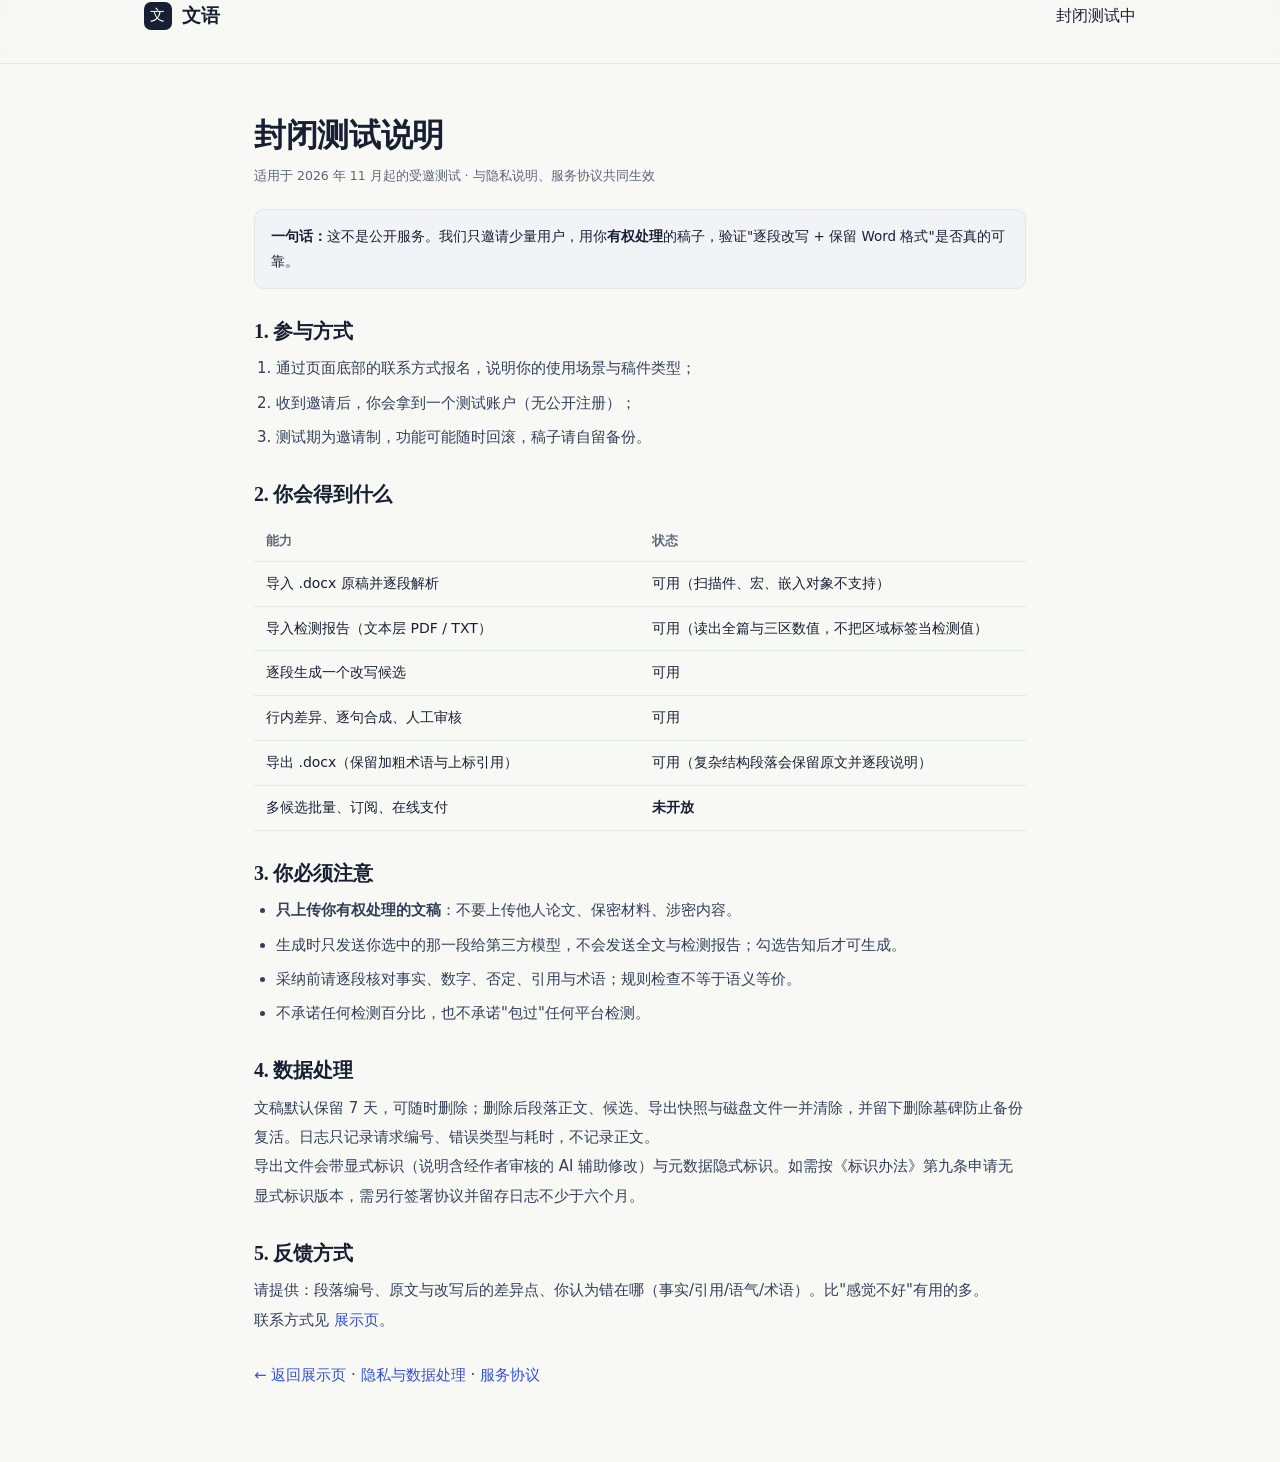
==== closed-test.html @ e2a304d1 "文语展示站：纯静态，相对路径，含 404/robots/sitemap" ====
<!DOCTYPE html>
<html lang="zh-CN"><head><meta charset="utf-8"><meta name="viewport" content="width=device-width,initial-scale=1">
<title>封闭测试说明 · 文语</title>
<meta name="description" content="文语封闭测试阶段：参与方式、你能得到什么、你必须注意什么、数据怎么处理。">
<link rel="stylesheet" href="assets/tokens.css">
<link rel="stylesheet" href="assets/closed-test.css?v=761f6c5e"></head><body>
<header class="topbar"><div class="wrap-narrow" style="display:flex;align-items:center;gap:16px;max-width:1040px;margin:0 auto;padding:0 24px;box-sizing:border-box">
<a class="brand" href="index.html"><span class="brand-mark">文</span>文语</a><span style="flex:1"></span>
<span class="tag beta" style="margin:0">封闭测试中</span></div></header>
<main class="doc">
<h1>封闭测试说明</h1>
<p class="meta">适用于 2026 年 11 月起的受邀测试 · 与隐私说明、服务协议共同生效</p>
<div class="box"><strong>一句话：</strong>这不是公开服务。我们只邀请少量用户，用你<strong>有权处理</strong>的稿子，验证"逐段改写 + 保留 Word 格式"是否真的可靠。</div>
<h2>1. 参与方式</h2>
<ol><li>通过页面底部的联系方式报名，说明你的使用场景与稿件类型；</li>
<li>收到邀请后，你会拿到一个测试账户（无公开注册）；</li>
<li>测试期为邀请制，功能可能随时回滚，稿子请自留备份。</li></ol>
<h2>2. 你会得到什么</h2>
<table>
<tr><th>能力</th><th>状态</th></tr>
<tr><td>导入 .docx 原稿并逐段解析</td><td>可用（扫描件、宏、嵌入对象不支持）</td></tr>
<tr><td>导入检测报告（文本层 PDF / TXT）</td><td>可用（读出全篇与三区数值，不把区域标签当检测值）</td></tr>
<tr><td>逐段生成一个改写候选</td><td>可用</td></tr>
<tr><td>行内差异、逐句合成、人工审核</td><td>可用</td></tr>
<tr><td>导出 .docx（保留加粗术语与上标引用）</td><td>可用（复杂结构段落会保留原文并逐段说明）</td></tr>
<tr><td>多候选批量、订阅、在线支付</td><td><strong>未开放</strong></td></tr>
</table>
<h2>3. 你必须注意</h2>
<ul>
<li><strong>只上传你有权处理的文稿</strong>：不要上传他人论文、保密材料、涉密内容。</li>
<li>生成时只发送你选中的那一段给第三方模型，不会发送全文与检测报告；勾选告知后才可生成。</li>
<li>采纳前请逐段核对事实、数字、否定、引用与术语；规则检查不等于语义等价。</li>
<li>不承诺任何检测百分比，也不承诺"包过"任何平台检测。</li>
</ul>
<h2>4. 数据处理</h2>
<p>文稿默认保留 7 天，可随时删除；删除后段落正文、候选、导出快照与磁盘文件一并清除，并留下删除墓碑防止备份复活。日志只记录请求编号、错误类型与耗时，不记录正文。</p>
<p>导出文件会带显式标识（说明含经作者审核的 AI 辅助修改）与元数据隐式标识。如需按《标识办法》第九条申请无显式标识版本，需另行签署协议并留存日志不少于六个月。</p>
<h2>5. 反馈方式</h2>
<p>请提供：段落编号、原文与改写后的差异点、你认为错在哪（事实/引用/语气/术语）。比"感觉不好"有用的多。</p>
<p>联系方式见 <a href="index.html#signup">展示页</a>。</p>
<p style="margin-top:26px"><a href="index.html">← 返回展示页</a> · <a href="privacy.html">隐私与数据处理</a> · <a href="terms.html">服务协议</a></p>
</main></body></html>
---- assets/tokens.css ----
/* ==========================================================================
   文语 V5.3 · Ink & Ivory 设计系统
   Editorial SaaS × Modern Software × Academic Precision
   8px 栅格；衬线只用于品牌与展示级标题；界面用无衬线；颜色不单独表达状态
   ========================================================================== */

:root {
  /* 表面 */
  --background: #F8F8F5;
  --surface: #FFFFFF;
  --surface-soft: #F1F3F7;
  --surface-sunken: #EDEFF4;

  /* 文字 */
  --ink: #172033;
  --ink-2: #33405A;
  --muted: #5C667A;
  --muted-2: #7C8699;
  --faint: #A7AEBE;
  --on-primary: #FFFFFF;

  /* 品牌 */
  --primary: #3550D9;
  --primary-hover: #3448B8;
  --primary-press: #2B3C9C;
  --primary-soft: #EAEDFB;
  --primary-border: #C6CDF5;
  --lavender: #EDEBFF;

  /* 语义（背景 + 文字成对出现） */
  --mint: #DFF4EB;
  --mint-text: #14624A;
  --mint-border: #B7E0D0;
  --warning-bg: #FFF3D8;
  --warning-text: #8C4D0D;
  --warning-border: #EFD6A6;
  --error-bg: #FCECEC;
  --error-text: #A52828;
  --error-border: #EFC2C2;

  /* 线 */
  --border: #E1E5EC;
  --border-strong: #CBD2DE;

  /* 几何 */
  --r-xs: 4px;
  --r-sm: 6px;
  --r-btn: 9px;
  --r: 10px;
  --r-card: 14px;
  --r-lg: 18px;
  --r-pill: 999px;

  /* 阴影：只给浮层与主卡片 */
  --shadow-1: 0 1px 2px rgba(23, 32, 51, .05);
  --shadow-2: 0 2px 8px rgba(23, 32, 51, .06), 0 1px 2px rgba(23, 32, 51, .04);
  --shadow-3: 0 12px 32px rgba(23, 32, 51, .12), 0 2px 8px rgba(23, 32, 51, .06);
  --shadow-4: 0 24px 64px rgba(23, 32, 51, .18);

  /* 字体 */
  --serif: "Source Han Serif SC", "Noto Serif SC", "Songti SC", STSong, SimSun, "Times New Roman", serif;
  --sans: "Inter", system-ui, -apple-system, "Segoe UI", "PingFang SC", "Noto Sans SC", "Microsoft YaHei", sans-serif;
  --mono: ui-monospace, SFMono-Regular, "SF Mono", Menlo, Consolas, "Liberation Mono", monospace;

  /* 长度 */
  --max: 1280px;
  --max-narrow: 1120px;
  --gutter: 32px;
  --header-h: 64px;
  --ease: cubic-bezier(.2, .7, .3, 1);
}

* { box-sizing: border-box; }
html { -webkit-text-size-adjust: 100%; }
body {
  margin: 0;
  background: var(--background);
  color: var(--ink);
  font: 15.5px/1.7 var(--sans);
  -webkit-font-smoothing: antialiased;
  text-rendering: optimizeLegibility;
}
h1, h2, h3, h4 { margin: 0; font-weight: 600; line-height: 1.28; letter-spacing: -.012em; }
h1, h2 { font-family: var(--serif); font-weight: 600; letter-spacing: -.01em; }
h1 { font-size: 44px; line-height: 1.2; }
h2 { font-size: 28px; }
h3 { font-size: 18px; }
h4 { font-size: 15px; }
p { margin: 0; }
a { color: var(--primary); text-decoration: none; }
a:hover { text-decoration: underline; }
ul, ol { margin: 0; padding: 0; list-style: none; }
button { font: inherit; color: inherit; }
img { max-width: 100%; display: block; }
:focus-visible { outline: 2px solid var(--primary); outline-offset: 2px; border-radius: var(--r-xs); }
::selection { background: var(--lavender); }

.mono { font-family: var(--mono); font-variant-numeric: tabular-nums; }
.serif { font-family: var(--serif); }
.muted { color: var(--muted); }
.faint { color: var(--muted-2); }
.small { font-size: 13px; }
.tiny { font-size: 12px; }
.mini { font-size: 11px; }
.strong { font-weight: 600; color: var(--ink); }
.sr-only { position: absolute; width: 1px; height: 1px; margin: -1px; padding: 0; overflow: hidden; clip: rect(0 0 0 0); white-space: nowrap; border: 0; }

/* ---------- 布局 ---------- */
.wrap { max-width: var(--max); margin: 0 auto; padding: 0 var(--gutter); }
.wrap-narrow { max-width: var(--max-narrow); margin: 0 auto; padding: 0 var(--gutter); }
.row { display: flex; align-items: center; }
.between { display: flex; align-items: center; justify-content: space-between; }
.col { display: flex; flex-direction: column; }
.g4 { gap: 4px; } .g8 { gap: 8px; } .g12 { gap: 12px; } .g16 { gap: 16px; }
.g24 { gap: 24px; } .g32 { gap: 32px; }
.grow { flex: 1; min-width: 0; }
.hr { height: 1px; background: var(--border); border: 0; margin: 0; }

/* ---------- 顶栏 ---------- */
.topbar {
  position: sticky; top: 0; z-index: 40; height: var(--header-h);
  background: rgba(248, 248, 245, .88);
  backdrop-filter: saturate(140%) blur(10px);
  border-bottom: 1px solid var(--border);
}
.topbar .wrap { height: 100%; display: flex; align-items: center; gap: 28px; }
.brand { display: flex; align-items: center; gap: 10px; color: var(--ink); font-family: var(--serif); font-size: 19px; font-weight: 600; letter-spacing: .01em; }
.brand:hover { text-decoration: none; }
.brand-mark {
  width: 28px; height: 28px; border-radius: 7px; background: var(--ink); color: #fff;
  display: grid; place-items: center; font-family: var(--serif); font-size: 15px; font-weight: 500;
}
.nav { display: flex; align-items: center; gap: 24px; }
.nav a { color: var(--ink-2); font-size: 14px; }
.nav a:hover { color: var(--ink); text-decoration: none; }
.nav a[aria-current="page"] { color: var(--ink); font-weight: 500; }
.nav a[aria-current="page"]::after {
  content: ""; display: block; height: 2px; margin-top: 6px; border-radius: 2px; background: var(--primary);
}

/* ---------- 按钮 ---------- */
.btn {
  display: inline-flex; align-items: center; justify-content: center; gap: 8px;
  height: 38px; padding: 0 15px;
  border: 1px solid var(--border-strong); border-radius: var(--r-btn);
  background: var(--surface); color: var(--ink);
  font-size: 14px; font-weight: 500; white-space: nowrap; cursor: pointer;
  transition: background .14s var(--ease), border-color .14s var(--ease), color .14s var(--ease), box-shadow .14s var(--ease);
}
.btn:hover { background: var(--surface-soft); }
.btn:active { background: var(--surface-sunken); }
.btn[disabled], .btn[aria-disabled="true"] { opacity: .45; cursor: not-allowed; }
.btn-primary { background: var(--primary); border-color: var(--primary); color: var(--on-primary); box-shadow: var(--shadow-1); }
.btn-primary:hover { background: var(--primary-hover); border-color: var(--primary-hover); }
.btn-primary:active { background: var(--primary-press); }
.btn-ghost { border-color: transparent; background: transparent; color: var(--ink-2); }
.btn-ghost:hover { background: var(--surface-soft); color: var(--ink); }
.btn-quiet { border-color: var(--border); background: var(--surface); color: var(--ink-2); }
.btn-danger { border-color: var(--error-border); color: var(--error-text); background: var(--surface); }
.btn-danger:hover { background: var(--error-bg); }
.btn-sm { height: 32px; padding: 0 11px; font-size: 13px; border-radius: var(--r-sm); }
.btn-lg { height: 46px; padding: 0 22px; font-size: 15px; }
.btn-icon { width: 34px; height: 34px; padding: 0; }
.btn-block { width: 100%; }

/* ---------- 表单 ---------- */
.label { font-size: 12.5px; font-weight: 600; color: var(--ink-2); letter-spacing: .01em; }
.hint { font-size: 12.5px; color: var(--muted); line-height: 1.65; }
.input, .textarea, .select {
  width: 100%; padding: 9px 12px; border: 1px solid var(--border-strong); border-radius: var(--r-btn);
  background: var(--surface); color: var(--ink); font: inherit; font-size: 14.5px;
}
.textarea { resize: vertical; line-height: 1.8; }
.input:focus, .textarea:focus, .select:focus { outline: none; border-color: var(--primary); box-shadow: 0 0 0 3px var(--primary-soft); }

/* 分段控件 */
.seg { display: inline-flex; padding: 3px; gap: 2px; background: var(--surface-soft); border: 1px solid var(--border); border-radius: var(--r-btn); }
.seg button {
  height: 30px; padding: 0 12px; border: 0; border-radius: var(--r-sm); background: transparent;
  color: var(--ink-2); font-size: 13px; cursor: pointer; transition: background .14s var(--ease), color .14s var(--ease);
}
.seg button:hover { color: var(--ink); }
.seg button[aria-pressed="true"] { background: var(--surface); color: var(--ink); font-weight: 500; box-shadow: var(--shadow-1); }

/* ---------- 卡片 ---------- */
.card { background: var(--surface); border: 1px solid var(--border); border-radius: var(--r-card); }
.card-elev { box-shadow: var(--shadow-2); }
.card-head { display: flex; align-items: center; justify-content: space-between; gap: 12px; padding: 14px 18px; border-bottom: 1px solid var(--border); }
.card-head h3 { font-size: 15px; font-weight: 600; }
.card-body { padding: 18px; }
.card-foot { padding: 13px 18px; border-top: 1px solid var(--border); background: var(--surface-soft); border-radius: 0 0 var(--r-card) var(--r-card); }

/* ---------- 徽标（审核与来源） ---------- */
.badge {
  display: inline-flex; align-items: center; gap: 5px; height: 22px; padding: 0 8px;
  border: 1px solid var(--border); border-radius: var(--r-sm); background: var(--surface-soft);
  color: var(--muted); font-size: 11.5px; font-weight: 500; white-space: nowrap;
}
.badge-primary { background: var(--primary-soft); border-color: var(--primary-border); color: var(--primary); }
.badge-mint { background: var(--mint); border-color: var(--mint-border); color: var(--mint-text); }
.badge-warn { background: var(--warning-bg); border-color: var(--warning-border); color: var(--warning-text); }
.badge-error { background: var(--error-bg); border-color: var(--error-border); color: var(--error-text); }
.badge-ink { background: var(--ink); border-color: var(--ink); color: #fff; }

/* ---------- 状态：生成 / 审核 / 写入（V5.3 沿用三维，但增加版本与导出态） ---------- */
.gen { display: inline-flex; align-items: center; gap: 6px; font-size: 12px; color: var(--muted); white-space: nowrap; }
.gen > i { width: 6px; height: 6px; border-radius: 50%; background: var(--faint); flex: none; }
.gen.running { color: var(--primary); }
.gen.running > i { background: var(--primary); box-shadow: 0 0 0 3px var(--primary-soft); animation: pulse 1.6s infinite; }
.gen.generated > i { background: var(--mint-text); }
.gen.failed { color: var(--error-text); }
.gen.failed > i { background: var(--error-text); }
@keyframes pulse { 0%, 100% { box-shadow: 0 0 0 2px var(--primary-soft); } 50% { box-shadow: 0 0 0 4px rgba(53, 80, 217, .12); } }
@media (prefers-reduced-motion: reduce) { .gen.running > i { animation: none; } }

.rev { display: inline-flex; align-items: center; gap: 4px; height: 22px; padding: 0 8px; border-radius: var(--r-sm); border: 1px solid var(--border-strong); background: var(--surface); color: var(--ink-2); font-size: 11.5px; white-space: nowrap; }
.rev.pending { border-style: dashed; color: var(--muted); }
.rev.accepted { background: var(--mint); border-color: var(--mint-border); color: var(--mint-text); }
.rev.rejected { color: var(--muted); }
.rev.rejected > span { text-decoration: line-through; }
.rev.manual { background: var(--warning-bg); border-color: var(--warning-border); color: var(--warning-text); }

.wr { display: inline-flex; align-items: center; gap: 5px; height: 22px; padding: 0 8px; border-radius: var(--r-xs); font-size: 11.5px; font-weight: 500; white-space: nowrap; }
.wr.not_exported { background: var(--surface-soft); color: var(--muted); }
.wr.ready { background: var(--primary-soft); color: var(--primary); }
.wr.exporting { background: var(--lavender); color: var(--primary); }
.wr.written { background: var(--mint-text); color: #fff; }
.wr.protected { background: var(--warning-bg); color: var(--warning-text); border: 1px solid var(--warning-border); }
.wr.write_failed { background: var(--error-bg); color: var(--error-text); border: 1px solid var(--error-border); }
.wr.verify_failed { background: var(--error-bg); color: var(--error-text); border: 1px dashed var(--error-border); }

/* 状态图例 */
.legend { display: flex; flex-wrap: wrap; gap: 14px; font-size: 12px; color: var(--muted); }
.legend .lg { display: inline-flex; align-items: center; gap: 6px; }
.legend b { color: var(--ink-2); font-weight: 600; }

/* ---------- 行内 Diff ---------- */
.diff { font-family: var(--serif); font-size: 16px; line-height: 1.85; color: var(--ink); }
.diff del { background: #FDECEC; color: #8F3030; text-decoration: line-through; text-decoration-thickness: 1px; border-radius: 2px; padding: 0 1px; }
.diff ins { background: #E4F5EC; color: #14624A; text-decoration: none; border-radius: 2px; padding: 0 1px; }
.diff .same { color: var(--ink); }
.diff mark { background: var(--lavender); border-radius: 2px; padding: 0 2px; }

/* 只读文本（原文 / 改文） */
.pane-text { font-family: var(--serif); font-size: 16px; line-height: 1.85; color: var(--ink); }
.pane-text.dim { color: var(--ink-2); }

/* ---------- 提示条 ---------- */
.note {
  display: flex; gap: 9px; align-items: flex-start; padding: 11px 13px;
  border: 1px solid var(--border); border-left: 3px solid var(--border-strong);
  border-radius: var(--r); background: var(--surface-soft);
  font-size: 12.5px; line-height: 1.7; color: var(--ink-2);
}
.note-primary { border-left-color: var(--primary); background: var(--primary-soft); }
.note-warn { border-left-color: var(--warning-border); background: var(--warning-bg); color: var(--warning-text); }
.note-error { border-left-color: var(--error-border); background: var(--error-bg); color: var(--error-text); }
.note b { font-weight: 600; }

/* ---------- 空态 / 骨架 ---------- */
.empty { display: flex; flex-direction: column; align-items: center; justify-content: center; gap: 10px; padding: 44px 24px; text-align: center; color: var(--muted); }
.empty h4 { font-size: 14.5px; color: var(--ink-2); font-weight: 600; }
.empty p { font-size: 13px; max-width: 36ch; line-height: 1.7; }
.skel { background: linear-gradient(90deg, var(--surface-soft) 25%, var(--surface-sunken) 37%, var(--surface-soft) 63%); background-size: 400% 100%; animation: skel 1.4s ease infinite; border-radius: var(--r-sm); }
@keyframes skel { 0% { background-position: 100% 50%; } 100% { background-position: 0 50%; } }
@media (prefers-reduced-motion: reduce) { .skel { animation: none; } }

/* ---------- 图标 ---------- */
.ico { width: 16px; height: 16px; flex: none; stroke: currentColor; fill: none; stroke-width: 1.6; stroke-linecap: round; stroke-linejoin: round; }
.ico-18 { width: 18px; height: 18px; } .ico-20 { width: 20px; height: 20px; }

/* ---------- 原型切换器（右下角浮层，不占页面导航） ---------- */
.proto-fab {
  position: fixed; right: 18px; bottom: 18px; z-index: 90;
  display: inline-flex; align-items: center; gap: 7px; height: 34px; padding: 0 13px;
  border: 0; border-radius: var(--r-pill); background: var(--ink); color: #fff;
  font-size: 12.5px; cursor: pointer; box-shadow: var(--shadow-3);
}
.proto-fab:hover { background: #0F1726; }
.proto-menu { position: fixed; right: 18px; bottom: 60px; z-index: 91; width: 236px; padding: 8px; background: var(--surface); border: 1px solid var(--border); border-radius: var(--r-card); box-shadow: var(--shadow-4); display: none; }
.proto-menu.on { display: block; }
.proto-menu .pm { padding: 6px 8px; font-size: 11px; font-weight: 600; color: var(--faint); letter-spacing: .06em; }
.proto-menu a { display: flex; align-items: center; gap: 8px; padding: 7px 8px; border-radius: var(--r-sm); font-size: 13px; color: var(--ink-2); }
.proto-menu a:hover { background: var(--surface-soft); text-decoration: none; }
.proto-menu a[aria-current="page"] { background: var(--primary-soft); color: var(--primary); font-weight: 500; }
.proto-menu hr { border: 0; border-top: 1px solid var(--border); margin: 6px 0; }

/* ---------- 响应式基线 ---------- */
@media (max-width: 1024px) {
  :root { --gutter: 24px; }
  .nav { display: none; }
  h1 { font-size: 34px; }
  h2 { font-size: 24px; }
}
@media (max-width: 640px) {
  :root { --gutter: 16px; --header-h: 56px; }
  body { font-size: 15px; }
  h1 { font-size: 30px; }
  h2 { font-size: 21px; }
  .btn { height: 42px; }
  .btn-sm { height: 34px; }
  .btn-icon { width: 38px; height: 38px; }
  .pane-text, .diff { font-size: 16px; line-height: 1.8; }
}

/* 正文列表：tokens 的 reset 把 list-style 清掉了，说明类页面需要恢复标记 */
.doc ul { list-style: disc; padding-left: 22px; margin: 10px 0; }
.doc ol { list-style: decimal; padding-left: 24px; margin: 10px 0; }
.doc li { margin: 5px 0; }
---- assets/closed-test.css ----
.doc{max-width:820px;margin:0 auto;padding:52px 24px 72px}
.doc h1{font-family:var(--serif);font-size:32px;margin-bottom:10px}
.doc h2{font-family:var(--serif);font-size:20px;margin:30px 0 10px}
.doc p,.doc li{font-size:15px;line-height:1.95;color:var(--ink-2)}
.doc ul,.doc ol{padding-left:22px;margin:10px 0}
.doc .meta{font-size:12.5px;color:var(--muted);margin-bottom:20px}
.doc .box{margin:18px 0;padding:14px 16px;border:1px solid var(--border);border-radius:10px;background:var(--surface-soft);font-size:13.5px;line-height:1.85}
.doc table{width:100%;border-collapse:collapse;font-size:14px;margin:12px 0;table-layout:fixed}
.doc th,.doc td{text-align:left;padding:10px 12px;border-bottom:1px solid var(--border);vertical-align:top;overflow-wrap:anywhere}
.doc th{font-size:12.5px;color:var(--muted);background:var(--background)}
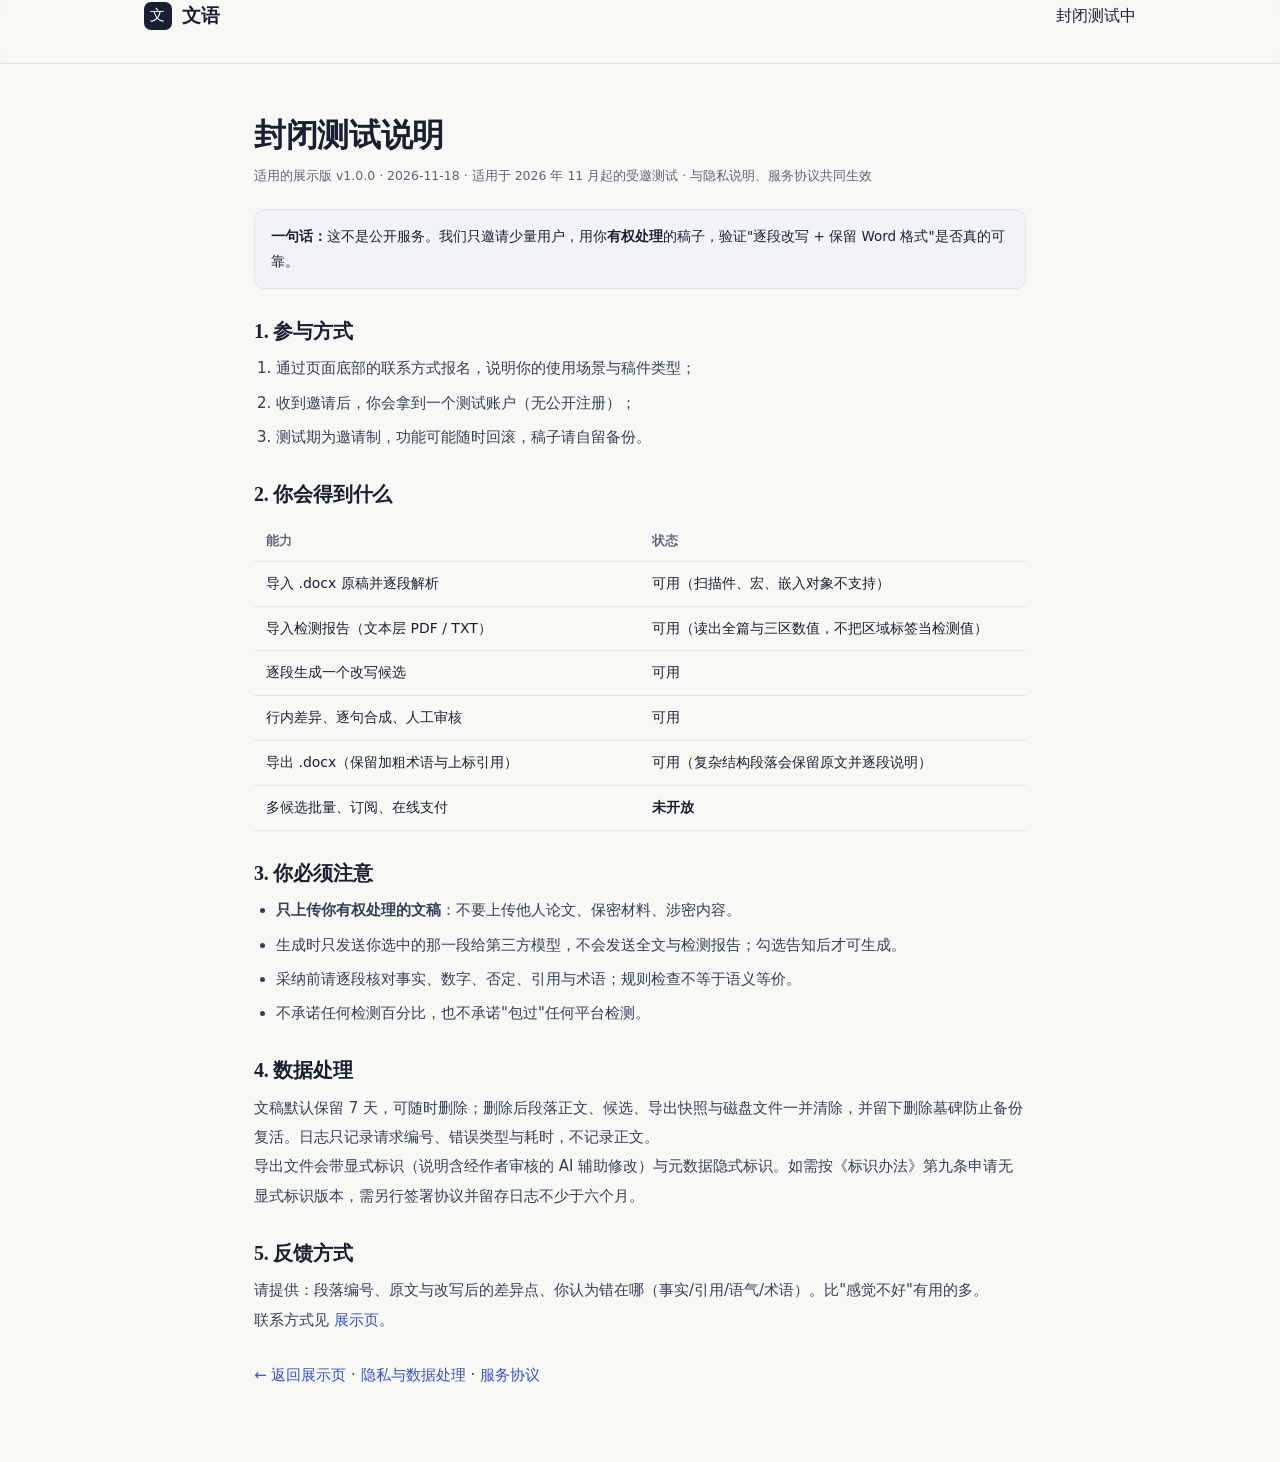
==== commit c13f639e: "release: 展示版 v1.0.0（页脚与三页标注版本，2026-11-18）" ====
--- a/closed-test.html
+++ b/closed-test.html
@@ -9,7 +9,7 @@
 <span class="tag beta" style="margin:0">封闭测试中</span></div></header>
 <main class="doc">
 <h1>封闭测试说明</h1>
-<p class="meta">适用于 2026 年 11 月起的受邀测试 · 与隐私说明、服务协议共同生效</p>
+<p class="meta">适用的展示版 v1.0.0 · 2026-11-18 · 适用于 2026 年 11 月起的受邀测试 · 与隐私说明、服务协议共同生效</p>
 <div class="box"><strong>一句话：</strong>这不是公开服务。我们只邀请少量用户，用你<strong>有权处理</strong>的稿子，验证"逐段改写 + 保留 Word 格式"是否真的可靠。</div>
 <h2>1. 参与方式</h2>
 <ol><li>通过页面底部的联系方式报名，说明你的使用场景与稿件类型；</li>
